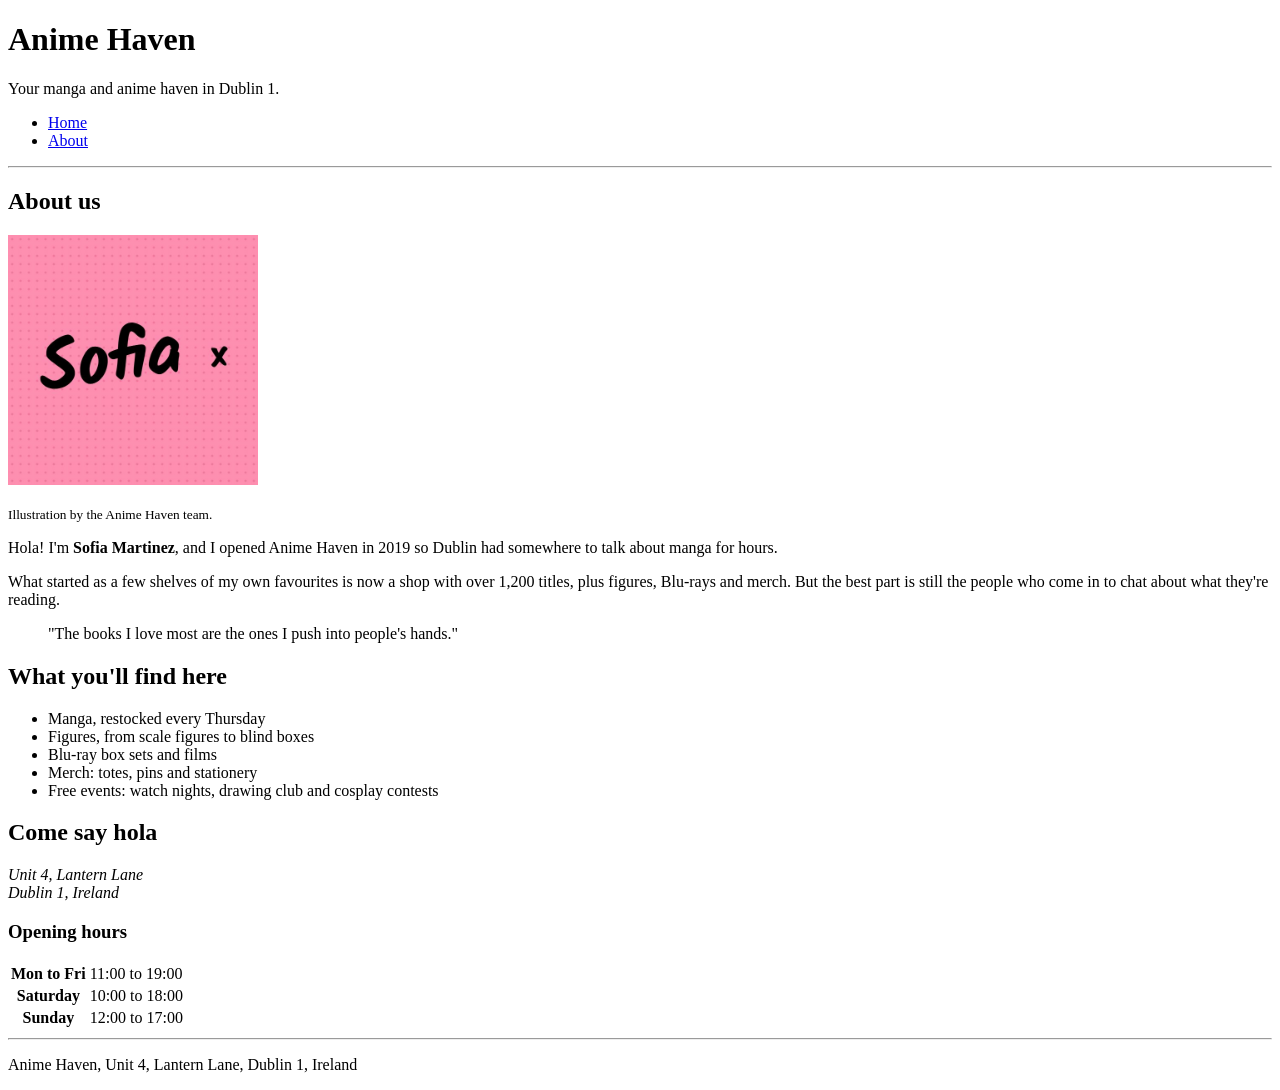
==== about.html @ 0c3c497f "Initial Commit" ====
<!DOCTYPE html>
<html lang="en">
<head>
  <meta charset="utf-8">
  <meta name="viewport" content="width=device-width, initial-scale=1">
  <title>About | Anime Haven</title>
</head>
<body>

  <!-- Header and main menu (same on both pages) -->
  <header>
    <h1>Anime Haven</h1>
    <p>Your manga and anime haven in Dublin 1.</p>
    <nav>
      <ul>
        <li><a href="index.html">Home</a></li>
        <li><a href="about.html">About</a></li>
      </ul>
    </nav>
  </header>

  <hr>

  <main>
    <!-- Sofia's story -->
    <section>
      <h2>About us</h2>
      <img src="images/sofia.jpg" alt="Sofia's signature" width="250">
      <p><small>Illustration by the Anime Haven team.</small></p>
      <p>Hola! I'm <strong>Sofia Martinez</strong>, and I opened Anime Haven in 2019 so Dublin had somewhere to talk about manga for hours.</p>
      <p>What started as a few shelves of my own favourites is now a shop with over 1,200 titles, plus figures, Blu-rays and merch. But the best part is still the people who come in to chat about what they're reading.</p>
      <blockquote>"The books I love most are the ones I push into people's hands."</blockquote>
    </section>

    <!-- What we offer -->
    <section>
      <h2>What you'll find here</h2>
      <ul>
        <li>Manga, restocked every Thursday</li>
        <li>Figures, from scale figures to blind boxes</li>
        <li>Blu-ray box sets and films</li>
        <li>Merch: totes, pins and stationery</li>
        <li>Free events: watch nights, drawing club and cosplay contests</li>
      </ul>
    </section>

    <!-- Visit -->
    <section>
      <h2>Come say hola</h2>
      <address>
        Unit 4, Lantern Lane<br>
        Dublin 1, Ireland
      </address>
      <h3>Opening hours</h3>
      <table>
        <tr>
          <th>Mon to Fri</th>
          <td>11:00 to 19:00</td>
        </tr>
        <tr>
          <th>Saturday</th>
          <td>10:00 to 18:00</td>
        </tr>
        <tr>
          <th>Sunday</th>
          <td>12:00 to 17:00</td>
        </tr>
      </table>
    </section>
  </main>

  <hr>

  <footer>
    <p>Anime Haven, Unit 4, Lantern Lane, Dublin 1, Ireland</p>
  </footer>

</body>
</html>
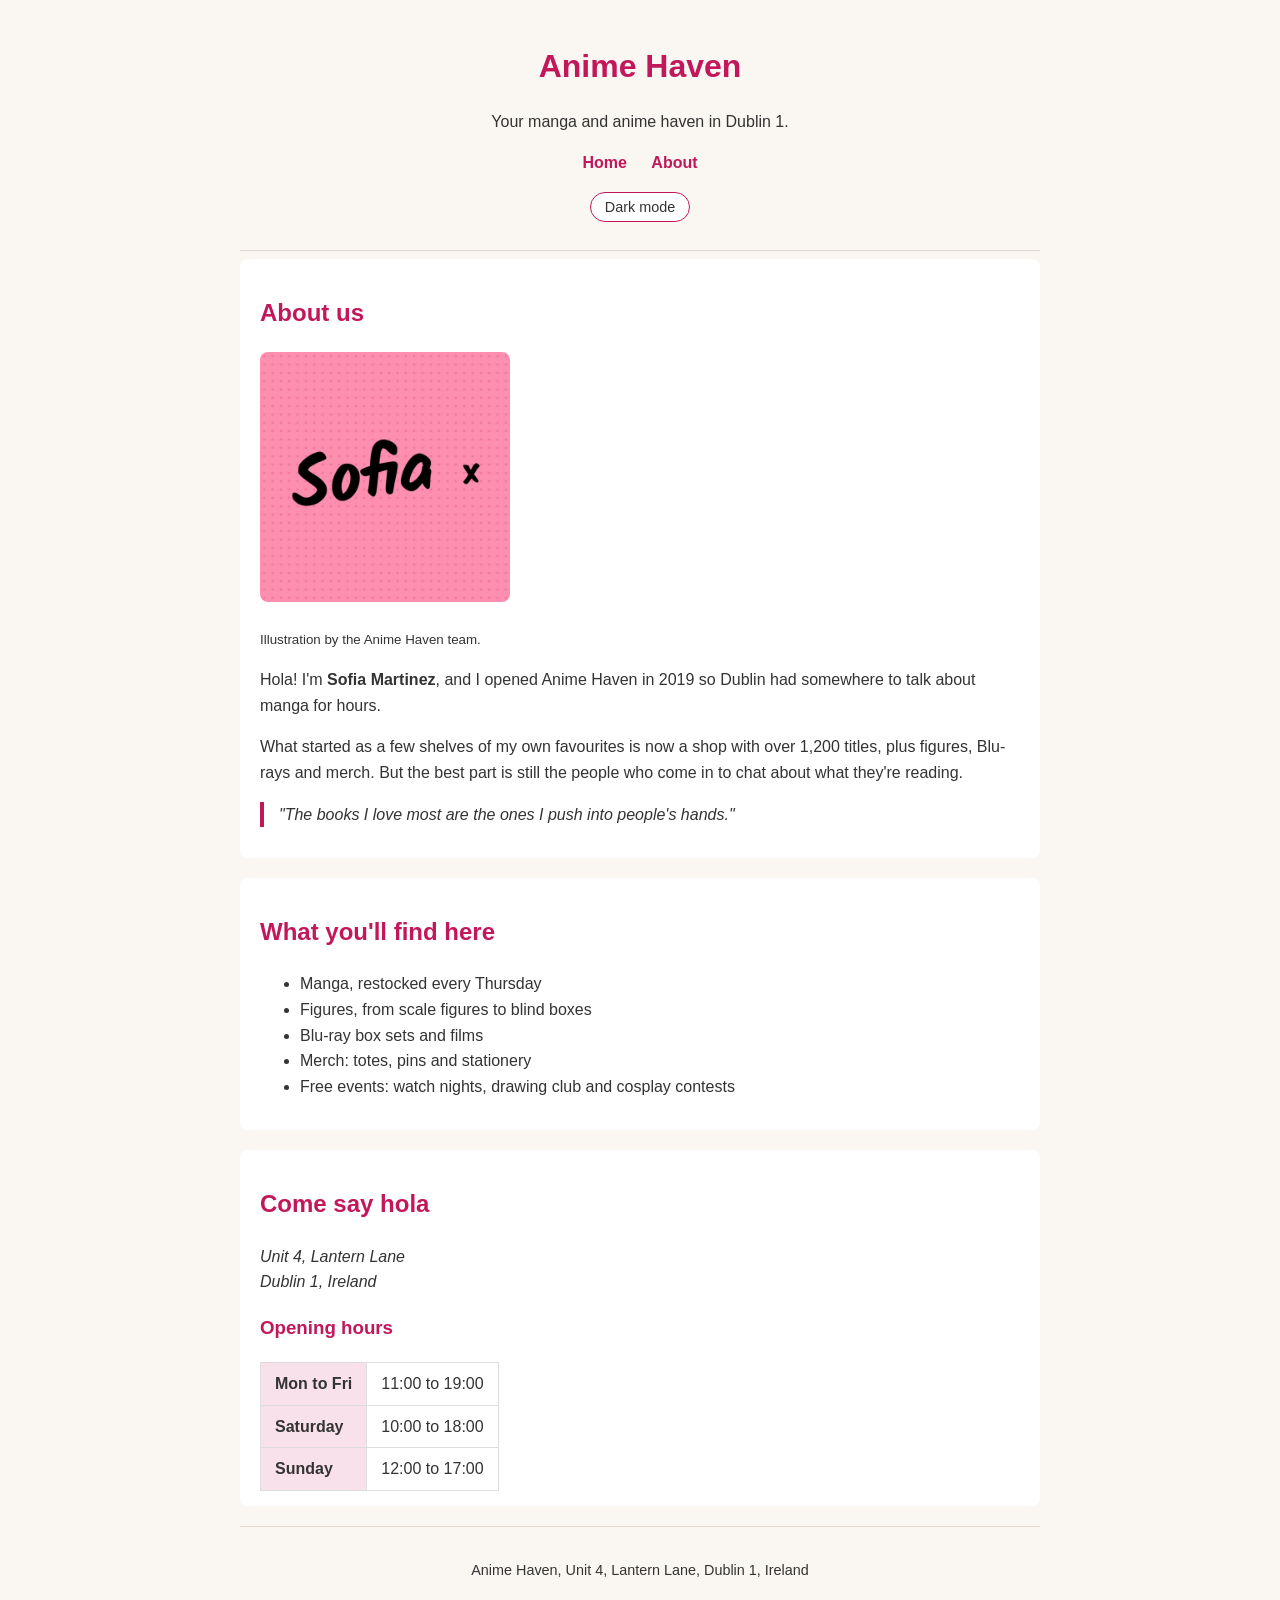
==== commit 7a32bdfa: "Dark mode/light mode switch and simple CSS styling" ====
--- a/about.html
+++ b/about.html
@@ -4,6 +4,7 @@
   <meta charset="utf-8">
   <meta name="viewport" content="width=device-width, initial-scale=1">
   <title>About | Anime Haven</title>
+  <link rel="stylesheet" href="style.css">
 </head>
 <body>
 
@@ -17,6 +18,7 @@
         <li><a href="about.html">About</a></li>
       </ul>
     </nav>
+    <button id="theme-toggle" type="button">Dark mode</button>
   </header>
 
   <hr>
@@ -75,5 +77,6 @@
     <p>Anime Haven, Unit 4, Lantern Lane, Dublin 1, Ireland</p>
   </footer>
 
+  <script src="theme.js"></script>
 </body>
 </html>
--- a/style.css
+++ b/style.css
@@ -0,0 +1,144 @@
+/* ---------- Colour variables ---------- */
+
+/* CSS variables: define a colour once, reuse it everywhere with var(--name).
+   ":root" means the whole page. These are the LIGHT mode colours. */
+:root {
+  --bg: #faf7f2;
+  --text: #333333;
+  --card: #ffffff;
+  --accent: #c2185b;
+  --border: #dddddd;
+  --table-head: #f8e1ea;
+  --line: #e0d6cc;
+}
+
+/* DARK mode: when <html> has data-theme="dark", these values replace
+   the ones above. Every rule using var(...) updates automatically. */
+[data-theme="dark"] {
+  --bg: #1a1a1f;
+  --text: #e6e6e6;
+  --card: #26262d;
+  --accent: #f06292;      /* lighter pink, the dark pink is hard to read on dark */
+  --border: #44444d;
+  --table-head: #3a2530;
+  --line: #44444d;
+}
+
+body {
+  font-family: Arial, Helvetica, sans-serif;
+  color: var(--text);
+  background-color: var(--bg);
+  line-height: 1.6;
+  max-width: 800px;   /* stops lines getting too long on wide screens */
+  margin: 0 auto;     /* 0 top/bottom, auto left/right = centred */
+  padding: 0 20px;    /* breathing room on small screens */
+}
+
+/* header and navigation  */
+
+header {
+  text-align: center;
+  padding: 20px 0;
+}
+
+h1 {
+  color: var(--accent);
+  margin-bottom: 0;
+}
+
+/* The menu list: remove bullets and lay the items out in a row */
+nav ul {
+  list-style: none;
+  padding: 0;
+}
+
+nav li {
+  display: inline-block;   /* side by side, but still able to have padding */
+  margin: 0 10px;
+}
+
+nav a {
+  color: var(--accent);
+  text-decoration: none;   /* removes the default underline */
+  font-weight: bold;
+}
+
+/* :hover applies only while the mouse is over the link */
+nav a:hover {
+  text-decoration: underline;
+}
+
+/* The light/dark switch button */
+#theme-toggle {
+  background-color: var(--card);
+  color: var(--text);
+  border: 1px solid var(--accent);
+  border-radius: 20px;      /* big radius = pill shape */
+  padding: 6px 14px;
+  cursor: pointer;          /* hand cursor so it feels clickable */
+  font-size: 0.9em;
+}
+
+#theme-toggle:hover {
+  background-color: var(--accent);
+  color: var(--card);
+}
+
+/* ---------- Content ---------- */
+
+h2, h3 {
+  color: var(--accent);
+}
+
+/* Each <section> becomes a "card" */
+section {
+  background-color: var(--card);
+  padding: 15px 20px;
+  margin-bottom: 20px;
+  border-radius: 8px;
+}
+
+/* max-width: 100% lets images shrink on narrow screens
+   (the width="400" in the HTML still sets the normal size) */
+img {
+  max-width: 100%;
+  height: auto;
+  border-radius: 8px;
+}
+
+blockquote {
+  border-left: 4px solid var(--accent);
+  margin-left: 0;
+  padding-left: 15px;
+  font-style: italic;
+}
+
+/* ---------- Table (About page) ---------- */
+
+table {
+  border-collapse: collapse;   /* merges double borders into one line */
+}
+
+th, td {
+  border: 1px solid var(--border);
+  padding: 8px 14px;
+  text-align: left;
+}
+
+th {
+  background-color: var(--table-head);
+}
+
+/* ---------- Footer ---------- */
+
+footer {
+  text-align: center;
+  font-size: 0.9em;   /* 90% of the normal text size */
+  padding: 10px 0 20px;
+}
+
+/* The <hr> lines are now redundant, so style them softly */
+hr {
+  border: none;
+  border-top: 1px solid var(--line);
+}
